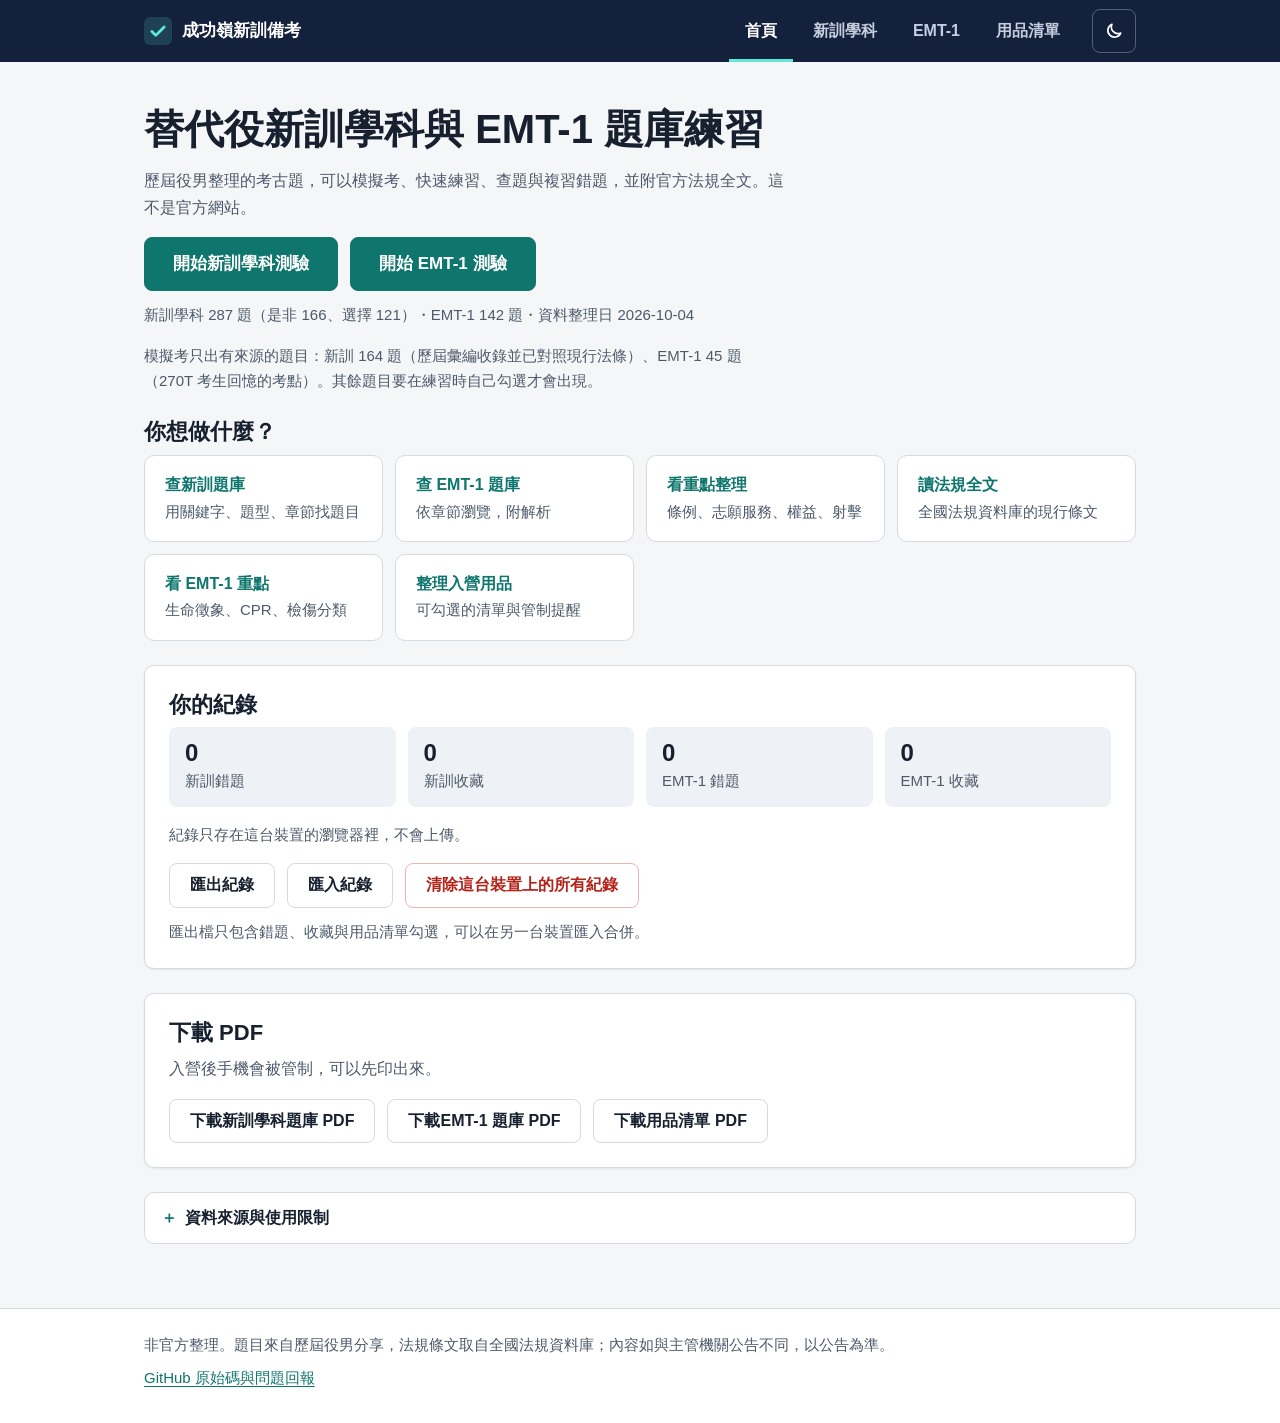
==== index.html @ d7d52ab5 "feat: trace every question to its source; mock exams draw only sourced questions Provenance (whether" ====
<!DOCTYPE html>
<html lang="zh-Hant-TW">
<head>
  <meta charset="UTF-8">
  <meta name="viewport" content="width=device-width, initial-scale=1">
  <title>成功嶺替代役新訓備考｜學科題庫、EMT-1 題庫、法規全文與用品清單</title>
  <meta name="description" content="替代役新訓學科與 EMT-1 題庫練習、模擬考、錯題複習，附全國法規資料庫條文全文與入營用品清單。非官方整理，內容以主管機關公告為準。">
  <meta name="color-scheme" content="light dark">
  <meta name="theme-color" content="#14213d">
  <link rel="icon" href="data:image/svg+xml,%3Csvg xmlns='http://www.w3.org/2000/svg' viewBox='0 0 32 32'%3E%3Crect width='32' height='32' rx='7' fill='%2314213d'/%3E%3Cpath d='M9 16.5l4.5 4.5L23 11.5' fill='none' stroke='%232dd4bf' stroke-width='3.2' stroke-linecap='round' stroke-linejoin='round'/%3E%3C/svg%3E">
  <script>
    // 在首次繪製前套用外觀，避免深色模式閃白
    (function () {
      var saved = null;
      try { saved = localStorage.getItem('sms_theme'); } catch (e) {}
      var dark = saved ? saved === 'dark' : window.matchMedia('(prefers-color-scheme: dark)').matches;
      document.documentElement.dataset.theme = dark ? 'dark' : 'light';
    })();
  </script>
  <link rel="stylesheet" href="css/style.css?v=20261004c">
</head>
<body>
  <a class="skip-link" href="#main">跳到主要內容</a>

  <header class="site-header">
    <div class="wrap header-inner">
      <a class="brand" href="#home">
        <svg class="brand-mark" viewBox="0 0 32 32" aria-hidden="true"><rect width="32" height="32" rx="7" fill="currentColor" opacity=".16"/><path d="M9 16.5l4.5 4.5L23 11.5" fill="none" stroke="currentColor" stroke-width="3.2" stroke-linecap="round" stroke-linejoin="round"/></svg>
        <span>成功嶺新訓備考</span>
      </a>
      <nav class="main-nav" aria-label="主選單">
        <a href="#home" data-nav="home">首頁</a>
        <a href="#quiz" data-nav="recruit">新訓學科</a>
        <a href="#emt" data-nav="emt">EMT-1</a>
        <a href="#checklist" data-nav="checklist">用品清單</a>
      </nav>
      <button type="button" class="icon-btn" id="theme-toggle" data-action="toggle-theme" aria-label="切換深色或淺色外觀">
        <svg class="icon-moon" viewBox="0 0 24 24" aria-hidden="true"><path d="M20 14.5A8 8 0 0 1 9.5 4a8 8 0 1 0 10.5 10.5z" fill="none" stroke="currentColor" stroke-width="2" stroke-linejoin="round"/></svg>
        <svg class="icon-sun" viewBox="0 0 24 24" aria-hidden="true"><circle cx="12" cy="12" r="4" fill="none" stroke="currentColor" stroke-width="2"/><path d="M12 2v3M12 19v3M2 12h3M19 12h3M4.9 4.9l2.1 2.1M17 17l2.1 2.1M4.9 19.1L7 17M17 7l2.1-2.1" stroke="currentColor" stroke-width="2" stroke-linecap="round"/></svg>
      </button>
    </div>
  </header>

  <main id="main" class="wrap" tabindex="-1">
    <noscript><p class="notice notice-warn">這個網站需要啟用 JavaScript 才能練習題目。三份 PDF 可直接在 <a href="pdf/">pdf 資料夾</a>下載。</p></noscript>
    <div id="app"><p class="muted">題庫載入中…</p></div>
  </main>

  <footer class="site-footer">
    <div class="wrap">
      <p>非官方整理。題目來自歷屆役男分享，法規條文取自全國法規資料庫；內容如與主管機關公告不同，以公告為準。</p>
      <p><a href="https://github.com/Lee200202/SMS-Exam-Prep" target="_blank" rel="noopener noreferrer">GitHub 原始碼與問題回報</a></p>
    </div>
  </footer>

  <dialog id="dialog" aria-labelledby="dialog-title">
    <form method="dialog">
      <h2 id="dialog-title"></h2>
      <div id="dialog-body"></div>
      <div id="dialog-actions" class="dialog-actions"></div>
    </form>
  </dialog>
  <div id="toast" class="toast" role="status" aria-live="polite"></div>

  <script src="data/data_bundle.js?v=20261004c"></script>
  <script src="js/app.js?v=20261004c"></script>
</body>
</html>
---- css/style.css ----
/* 成功嶺新訓備考：手寫樣式，無外部相依。間距採 8px 系統。 */

:root {
  --navy: #14213d;
  --bg: #f5f6f8;
  --surface: #ffffff;
  --surface-2: #eef1f5;
  --border: #d5dbe3;
  --text: #17202e;
  --muted: #4d5a6a;
  --primary: #0f766e;
  --primary-hover: #0b5d57;
  --primary-soft: #e0f2ef;
  --on-primary: #ffffff;
  --amber: #92400e;
  --amber-soft: #fdf3dc;
  --amber-border: #e7c27a;
  --red: #b42318;
  --red-soft: #fdeceb;
  --red-border: #f0b4ae;
  --ok: #0f6b45;
  --ok-soft: #e3f4ec;
  --ok-border: #9fd3bb;
  --focus: #1d4ed8;
  --header-bg: #14213d;
  --header-text: #ffffff;
  --header-muted: #c5cede;
  --radius: 10px;
  --shadow: 0 1px 2px rgba(20, 33, 61, .08);
}

:root[data-theme="dark"] {
  --bg: #0e141c;
  --surface: #17202b;
  --surface-2: #1f2a37;
  --border: #33414f;
  --text: #e8edf3;
  --muted: #a9b5c3;
  --primary: #2dd4bf;
  --primary-hover: #5eead4;
  --primary-soft: #12332f;
  --on-primary: #06231f;
  --amber: #fbbf24;
  --amber-soft: #33270b;
  --amber-border: #7a5a12;
  --red: #fca5a5;
  --red-soft: #3a1717;
  --red-border: #8a3a34;
  --ok: #6ee7b7;
  --ok-soft: #10301f;
  --ok-border: #2c6b4b;
  --focus: #93c5fd;
  --header-bg: #0a1220;
  --shadow: none;
}

*, *::before, *::after { box-sizing: border-box; }

html { -webkit-text-size-adjust: 100%; scroll-padding-top: 120px; }

body {
  margin: 0;
  background: var(--bg);
  color: var(--text);
  font-family: -apple-system, BlinkMacSystemFont, "Segoe UI", "PingFang TC", "Noto Sans TC", "Microsoft JhengHei", sans-serif;
  font-size: 1rem;
  line-height: 1.65;
  min-height: 100vh;
  display: flex;
  flex-direction: column;
}

h1, h2, h3, h4 { line-height: 1.35; margin: 0 0 8px; }
h1 { font-size: 1.75rem; }
h2 { font-size: 1.375rem; }
h3 { font-size: 1.125rem; }
h4 { font-size: 1rem; }
p { margin: 0 0 16px; }
ul, ol { margin: 0 0 16px; padding-left: 1.4em; }
li { margin-bottom: 6px; }
a { color: var(--primary); text-underline-offset: 3px; }
a:hover { color: var(--primary-hover); }
strong { font-weight: 700; }
mark { background: var(--amber-soft); color: inherit; border-bottom: 2px solid var(--amber-border); padding: 0 1px; }

:focus-visible { outline: 3px solid var(--focus); outline-offset: 2px; border-radius: 4px; }
main:focus { outline: none; }

.wrap { width: 100%; max-width: 1040px; margin-inline: auto; padding-inline: 16px; }
.muted { color: var(--muted); }
.small { font-size: .9375rem; }
.sr-only { position: absolute; width: 1px; height: 1px; overflow: hidden; clip: rect(0 0 0 0); white-space: nowrap; }
.stack > * + * { margin-top: 24px; }
.stack-sm > * + * { margin-top: 12px; }
.row { display: flex; flex-wrap: wrap; gap: 12px; align-items: center; }
.row-between { justify-content: space-between; }
.read { max-width: 46em; }

.skip-link { position: absolute; left: 8px; top: -60px; background: var(--surface); color: var(--text); padding: 8px 16px; border-radius: 6px; z-index: 100; }
.skip-link:focus { top: 8px; }

/* ---------- 頁首與導覽 ---------- */
.site-header { background: var(--header-bg); color: var(--header-text); position: sticky; top: 0; z-index: 30; }
.header-inner { display: flex; flex-wrap: wrap; align-items: center; column-gap: 16px; }
.brand { display: inline-flex; align-items: center; gap: 10px; color: var(--header-text); font-weight: 700; font-size: 1.0625rem; text-decoration: none; min-height: 52px; flex: 1; }
.brand:hover { color: var(--header-text); }
.brand-mark { width: 28px; height: 28px; color: #5eead4; }
.icon-btn { width: 44px; height: 44px; display: inline-grid; place-items: center; background: transparent; color: var(--header-text); border: 1px solid rgba(255, 255, 255, .28); border-radius: 8px; cursor: pointer; }
.icon-btn svg { width: 20px; height: 20px; }
.icon-btn:hover { background: rgba(255, 255, 255, .1); }
:root[data-theme="dark"] .icon-moon, :root:not([data-theme="dark"]) .icon-sun { display: none; }

.icon-btn { order: 2; }
.main-nav { order: 3; flex: 1 0 100%; display: grid; grid-template-columns: repeat(4, 1fr); gap: 4px; }
.main-nav a { color: var(--header-muted); text-decoration: none; text-align: center; padding: 10px 4px; min-height: 44px; border-bottom: 3px solid transparent; font-weight: 600; white-space: nowrap; }
.main-nav a:hover { color: var(--header-text); }
.main-nav a[aria-current="page"] { color: var(--header-text); border-bottom-color: #5eead4; }

.sub-nav { display: flex; flex-wrap: wrap; gap: 8px; margin: 0 0 24px; padding: 0; list-style: none; }
.sub-nav li { margin: 0; }
.sub-nav a { display: inline-flex; align-items: center; min-height: 44px; padding: 8px 16px; border: 1px solid var(--border); border-radius: 999px; background: var(--surface); color: var(--text); text-decoration: none; font-weight: 600; }
.sub-nav a:hover { border-color: var(--primary); color: var(--primary); }
.sub-nav a[aria-current="page"] { background: var(--navy); border-color: var(--navy); color: #fff; }
:root[data-theme="dark"] .sub-nav a[aria-current="page"] { background: var(--primary); border-color: var(--primary); color: var(--on-primary); }

main { flex: 1; padding-top: 32px; padding-bottom: 64px; }
.page-head { margin-bottom: 24px; }
.page-head p { color: var(--muted); margin: 0; max-width: 46em; }

.site-footer { border-top: 1px solid var(--border); background: var(--surface); color: var(--muted); padding: 24px 0; font-size: .9375rem; }
.site-footer p { margin: 0 0 8px; }

/* ---------- 基本元件 ---------- */
.card { background: var(--surface); border: 1px solid var(--border); border-radius: var(--radius); padding: 24px; box-shadow: var(--shadow); }
.card > :last-child { margin-bottom: 0; }
.grid { display: grid; gap: 16px; }
.grid-2 { grid-template-columns: repeat(auto-fit, minmax(280px, 1fr)); }
.grid-3 { grid-template-columns: repeat(auto-fit, minmax(220px, 1fr)); }

.btn { display: inline-flex; align-items: center; justify-content: center; gap: 8px; min-height: 44px; padding: 8px 20px; border-radius: 8px; border: 1px solid var(--border); background: var(--surface); color: var(--text); font: inherit; font-weight: 600; cursor: pointer; text-decoration: none; }
.btn:hover { border-color: var(--primary); color: var(--primary); }
.btn-primary { background: var(--primary); border-color: var(--primary); color: var(--on-primary); }
.btn-primary:hover { background: var(--primary-hover); border-color: var(--primary-hover); color: var(--on-primary); }
.btn-danger { color: var(--red); border-color: var(--red-border); }
.btn-danger:hover { background: var(--red-soft); color: var(--red); border-color: var(--red); }
.btn-lg { min-height: 52px; padding: 12px 28px; font-size: 1.0625rem; }
.btn[disabled] { opacity: .5; cursor: not-allowed; }
.btn-link { background: none; border: 0; padding: 0; min-height: 44px; color: var(--primary); font: inherit; font-weight: 600; text-decoration: underline; text-underline-offset: 3px; cursor: pointer; }

.chip { display: inline-flex; align-items: center; padding: 2px 10px; border-radius: 999px; background: var(--surface-2); color: var(--muted); font-size: .875rem; font-weight: 600; white-space: nowrap; }
.chip-amber { background: var(--amber-soft); color: var(--amber); }
.chip-red { background: var(--red-soft); color: var(--red); }
.chip-ok { background: var(--ok-soft); color: var(--ok); }
.chip-primary { background: var(--primary-soft); color: var(--primary); }

.notice { border-left: 4px solid var(--border); background: var(--surface-2); padding: 12px 16px; border-radius: 6px; }
.notice > :last-child { margin-bottom: 0; }
.notice-warn { border-left-color: var(--amber-border); background: var(--amber-soft); }
.notice-danger { border-left-color: var(--red); background: var(--red-soft); }

.field { display: flex; flex-direction: column; gap: 6px; }
.field label, .field-label { font-weight: 600; }
input[type="search"], input[type="number"], select {
  min-height: 44px; width: 100%; padding: 8px 12px; border: 1px solid var(--border); border-radius: 8px;
  background: var(--surface); color: var(--text); font: inherit;
}
input[type="search"]:hover, select:hover, input[type="number"]:hover { border-color: var(--muted); }
.check { display: inline-flex; align-items: center; gap: 10px; min-height: 44px; cursor: pointer; }
.check input { width: 20px; height: 20px; accent-color: var(--primary); flex: none; }

details { border: 1px solid var(--border); border-radius: var(--radius); background: var(--surface); }
details + details { margin-top: 8px; }
summary { cursor: pointer; padding: 12px 16px; min-height: 48px; font-weight: 600; display: flex; align-items: center; gap: 8px; }
summary::marker { content: ""; }
summary::-webkit-details-marker { display: none; }
summary::before { content: "＋"; color: var(--primary); font-weight: 700; flex: none; }
details[open] > summary::before { content: "－"; }
details[open] > summary { border-bottom: 1px solid var(--border); }
.details-body { padding: 16px; }
.details-body > :last-child { margin-bottom: 0; }

.table-wrap { overflow-x: auto; border: 1px solid var(--border); border-radius: var(--radius); background: var(--surface); }
table { border-collapse: collapse; width: 100%; }
th, td { text-align: left; vertical-align: top; padding: 12px 16px; border-bottom: 1px solid var(--border); }
thead th { background: var(--surface-2); font-size: .9375rem; }
tbody tr:last-child td, tbody tr:last-child th { border-bottom: 0; }
tbody th { font-weight: 700; }

.stat-row { display: grid; grid-template-columns: repeat(auto-fit, minmax(120px, 1fr)); gap: 12px; }
.stat { background: var(--surface-2); border-radius: 8px; padding: 12px 16px; }
.stat b { display: block; font-size: 1.5rem; line-height: 1.2; }
.stat span { color: var(--muted); font-size: .9375rem; }

/* ---------- 首頁 ---------- */
.hero { padding: 8px 0 8px; }
.hero h1 { font-size: 2rem; max-width: 18em; }
.hero p { color: var(--muted); max-width: 40em; }
.task-list { list-style: none; padding: 0; margin: 0; display: grid; gap: 12px; grid-template-columns: repeat(auto-fit, minmax(220px, 1fr)); }
.task-list li { margin: 0; }
.task-list a { display: block; height: 100%; padding: 16px 20px; border: 1px solid var(--border); border-radius: var(--radius); background: var(--surface); color: var(--text); text-decoration: none; }
.task-list a:hover { border-color: var(--primary); }
.task-list b { display: block; color: var(--primary); }
.task-list span { color: var(--muted); font-size: .9375rem; }

/* ---------- 測驗 ---------- */
.mode-list { display: grid; gap: 16px; grid-template-columns: repeat(auto-fit, minmax(280px, 1fr)); }
.mode { display: flex; flex-direction: column; gap: 8px; }
.mode p { color: var(--muted); margin: 0; flex: 1; }
.mode .btn { align-self: flex-start; margin-top: 8px; }

.quiz-bar { position: sticky; top: 99px; z-index: 20; background: var(--bg); padding: 8px 0 12px; display: flex; flex-wrap: wrap; align-items: center; justify-content: space-between; gap: 8px 16px; }
.quiz-bar .timer { font-variant-numeric: tabular-nums; font-weight: 700; font-size: 1.125rem; padding: 4px 12px; border-radius: 8px; background: var(--surface-2); }
.quiz-bar .timer.is-low { background: var(--red-soft); color: var(--red); }
progress { width: 100%; height: 8px; appearance: none; border: 0; border-radius: 999px; overflow: hidden; background: var(--surface-2); display: block; }
progress::-webkit-progress-bar { background: var(--surface-2); }
progress::-webkit-progress-value { background: var(--primary); }
progress::-moz-progress-bar { background: var(--primary); }

.question { margin-top: 16px; }
.question-meta { display: flex; flex-wrap: wrap; gap: 8px; margin-bottom: 12px; }
.question-text { font-size: 1.1875rem; font-weight: 600; line-height: 1.6; margin: 0 0 20px; }
.options { list-style: none; margin: 0; padding: 0; display: grid; gap: 12px; }
.options li { margin: 0; }
.option { width: 100%; display: flex; align-items: flex-start; gap: 12px; text-align: left; min-height: 56px; padding: 14px 16px; border: 2px solid var(--border); border-radius: var(--radius); background: var(--surface); color: var(--text); font: inherit; cursor: pointer; }
.option:hover:not([disabled]) { border-color: var(--primary); }
.option .key { flex: none; width: 28px; height: 28px; display: grid; place-items: center; border-radius: 50%; background: var(--surface-2); font-weight: 700; font-size: .9375rem; }
.option .mark { margin-left: auto; flex: none; font-weight: 700; font-size: .9375rem; white-space: nowrap; }
.option[aria-checked="true"] { border-color: var(--primary); background: var(--primary-soft); }
.option[aria-checked="true"] .key { background: var(--primary); color: var(--on-primary); }
.option.is-correct { border-color: var(--ok); background: var(--ok-soft); }
.option.is-correct .key { background: var(--ok); color: var(--surface); }
.option.is-correct .mark { color: var(--ok); }
.option.is-wrong { border-color: var(--red); background: var(--red-soft); }
.option.is-wrong .key { background: var(--red); color: var(--surface); }
.option.is-wrong .mark { color: var(--red); }
.option[disabled] { cursor: default; color: var(--text); opacity: 1; }

.feedback { margin-top: 20px; padding: 16px 20px; border-radius: var(--radius); border: 1px solid var(--border); background: var(--surface); }
.feedback.is-ok { border-color: var(--ok-border); border-left: 6px solid var(--ok); }
.feedback.is-bad { border-color: var(--red-border); border-left: 6px solid var(--red); }
.feedback h3 { margin-bottom: 8px; }
.feedback > :last-child { margin-bottom: 0; }

.quiz-nav { display: flex; flex-wrap: wrap; gap: 12px; justify-content: space-between; margin-top: 24px; }
.quiz-nav .spacer { flex: 1; }
.palette { display: grid; grid-template-columns: repeat(auto-fill, minmax(44px, 1fr)); gap: 8px; }
.palette button { min-height: 44px; border: 1px solid var(--border); border-radius: 8px; background: var(--surface); color: var(--text); font: inherit; font-weight: 600; cursor: pointer; position: relative; }
.palette button.is-answered { background: var(--primary-soft); border-color: var(--primary); }
.palette button.is-ok { background: var(--ok-soft); border-color: var(--ok); }
.palette button.is-bad { background: var(--red-soft); border-color: var(--red); }
.palette button.is-flag::after { content: ""; position: absolute; top: 4px; right: 4px; width: 8px; height: 8px; border-radius: 50%; background: #d97706; }
.palette button[aria-current="true"] { outline: 3px solid var(--focus); outline-offset: 1px; }
.legend { display: flex; flex-wrap: wrap; gap: 8px 16px; color: var(--muted); font-size: .9375rem; margin-top: 12px; }

.score { display: flex; flex-wrap: wrap; align-items: baseline; gap: 8px 16px; }
.score b { font-size: 3rem; line-height: 1; }
.bar { height: 8px; border-radius: 999px; background: var(--surface-2); overflow: hidden; min-width: 80px; }
.bar i { display: block; height: 100%; background: var(--primary); }
.bar.is-weak i { background: #d97706; }

/* ---------- 題庫 ---------- */
.toolbar { display: grid; gap: 16px; grid-template-columns: repeat(12, 1fr); align-items: end; }
.toolbar .field { grid-column: span 12; }
.toolbar .field-select { grid-column: span 6; }
.toolbar-checks { grid-column: span 12; display: flex; flex-wrap: wrap; gap: 4px 24px; }
.qcard { padding: 20px 24px; }
.qcard + .qcard { margin-top: 16px; }
.qcard-head { display: flex; flex-wrap: wrap; gap: 8px; align-items: center; margin-bottom: 8px; }
.qcard-head .id { color: var(--muted); font-size: .875rem; font-variant-numeric: tabular-nums; }
.qcard-head .star { margin-left: auto; }
.qcard h3 { font-weight: 600; font-size: 1.0625rem; margin-bottom: 12px; }
.answers { list-style: none; padding: 0; margin: 0 0 12px; display: grid; gap: 6px; }
.answers li { margin: 0; padding: 6px 12px; border-radius: 6px; display: flex; gap: 10px; }
.answers li.is-answer { background: var(--ok-soft); font-weight: 700; }
.answers .tick { margin-left: auto; color: var(--ok); white-space: nowrap; font-size: .9375rem; }
.explain { border-top: 1px solid var(--border); padding-top: 12px; margin-top: 12px; }
.explain p { margin-bottom: 8px; }
.star-btn { width: 44px; height: 44px; display: inline-grid; place-items: center; border: 1px solid var(--border); border-radius: 8px; background: var(--surface); color: var(--muted); cursor: pointer; }
.star-btn svg { width: 22px; height: 22px; fill: none; stroke: currentColor; stroke-width: 2; stroke-linejoin: round; }
.star-btn[aria-pressed="true"] { color: #b45309; border-color: var(--amber-border); background: var(--amber-soft); }
.star-btn[aria-pressed="true"] svg { fill: currentColor; }
.empty { text-align: center; padding: 48px 16px; color: var(--muted); }

/* ---------- 講義與法規 ---------- */
.prose h3 { margin-top: 32px; }
.prose h3:first-child { margin-top: 0; }
.steps { list-style: none; padding: 0; margin: 0; display: grid; gap: 8px; }
.steps li { margin: 0; display: grid; grid-template-columns: 5.5em 1fr; gap: 12px; padding: 12px 16px; border: 1px solid var(--border); border-radius: 8px; background: var(--surface); }
.steps b { color: var(--primary); }
.law-article { padding: 12px 0; border-bottom: 1px solid var(--border); }
.law-article:last-child { border-bottom: 0; }
.law-article h4 { color: var(--primary); margin-bottom: 4px; }
.law-article p { margin: 0 0 4px; }
.law-article .in-1 { padding-left: 2em; }
.law-article .in-2 { padding-left: 4em; }
.law-article .in-3 { padding-left: 6em; }
.law-chapter { margin: 24px 0 4px; padding: 6px 12px; background: var(--surface-2); border-radius: 6px; font-size: 1rem; }
.law-chapter:first-child { margin-top: 0; }

/* ---------- 用品清單 ---------- */
.items { list-style: none; padding: 0; margin: 0; }
.items li { margin: 0; border-bottom: 1px solid var(--border); }
.items li:last-child { border-bottom: 0; }
.item { display: grid; grid-template-columns: 24px 1fr; gap: 4px 12px; padding: 12px 0; cursor: pointer; }
.item input { width: 22px; height: 22px; margin: 3px 0 0; accent-color: var(--primary); }
.item .name { font-weight: 600; }
.item .tip { grid-column: 2; color: var(--muted); font-size: .9375rem; }
.item input:checked ~ .name { text-decoration: line-through; color: var(--muted); }
.info-list { list-style: none; padding: 0; margin: 0; }
.info-list li { margin: 0; padding: 12px 0; border-bottom: 1px solid var(--border); }
.info-list li:last-child { border-bottom: 0; }
.info-list .tip { color: var(--muted); font-size: .9375rem; margin: 4px 0 0; }

/* ---------- 對話框與提示 ---------- */
dialog { border: 1px solid var(--border); border-radius: 12px; padding: 24px; max-width: min(92vw, 460px); background: var(--surface); color: var(--text); box-shadow: 0 16px 48px rgba(0, 0, 0, .3); }
dialog::backdrop { background: rgba(10, 18, 32, .6); }
.dialog-actions { display: flex; flex-wrap: wrap; gap: 12px; justify-content: flex-end; margin-top: 24px; }
.toast { position: fixed; left: 50%; bottom: 24px; transform: translate(-50%, 16px); max-width: calc(100vw - 32px); background: var(--navy); color: #fff; padding: 12px 20px; border-radius: 8px; opacity: 0; pointer-events: none; transition: opacity .2s, transform .2s; z-index: 60; }
.toast.is-show { opacity: 1; transform: translate(-50%, 0); }

@media (min-width: 720px) {
  .wrap { padding-inline: 24px; }
  h1 { font-size: 2rem; }
  .hero h1 { font-size: 2.5rem; }
  .brand { flex: none; min-height: 60px; }
  .main-nav { order: 2; flex: 0 1 auto; margin-left: auto; display: flex; gap: 4px; }
  .main-nav a { padding: 18px 16px 15px; }
  .icon-btn { order: 3; }
  .quiz-bar { top: 60px; }
  html { scroll-padding-top: 80px; }
  .toolbar .field-select { grid-column: span 4; }
}

@media (max-width: 719px) {
  .card { padding: 20px; }
  .responsive thead { display: none; }
  .responsive tr { display: block; padding: 12px 16px; border-bottom: 1px solid var(--border); }
  .responsive tbody tr:last-child { border-bottom: 0; }
  .responsive td, .responsive tbody th { display: block; border: 0; padding: 2px 0; }
  .responsive td[data-label]::before { content: attr(data-label) "："; color: var(--muted); font-size: .875rem; }
  .steps li { grid-template-columns: 1fr; gap: 4px; }
  .law-article .in-1 { padding-left: 1.5em; }
  .law-article .in-2 { padding-left: 3em; }
  .law-article .in-3 { padding-left: 4.5em; }
  .quiz-nav .btn { flex: 1 1 30%; padding-left: 8px; padding-right: 8px; }
}

@media (prefers-reduced-motion: reduce) {
  * { transition: none !important; scroll-behavior: auto !important; }
}

@media print {
  .site-header, .site-footer, .sub-nav, .no-print, .toast { display: none !important; }
  body { background: #fff; color: #000; font-size: 11pt; }
  main { padding: 0; }
  .card { border: 0; padding: 0; box-shadow: none; break-inside: auto; }
  .items li { break-inside: avoid; }
  .item .tip, .info-list .tip { color: #333; }
  a { color: #000; text-decoration: none; }
}

/* ---------- 2026-10-04：題庫解析收合、法規附件、手機子選單 ---------- */
.explain-fold { margin-top: 12px; border-radius: 8px; }
.explain-fold > summary { min-height: 44px; padding: 8px 16px; color: var(--primary); }
.attachment { margin-top: 8px; }
.attachment-text { margin: 0; white-space: pre-wrap; overflow-wrap: anywhere; font: inherit; font-size: .9375rem; line-height: 1.6; max-height: 60vh; overflow: auto; padding: 12px 16px; background: var(--surface-2); border-radius: 8px; }
.qcard .notice { margin: 12px 0; }

@media (max-width: 719px) {
  /* 子選單改成單列橫向捲動，右側淡出提示還有項目；目前項目由程式捲到可見位置 */
  .sub-nav { flex-wrap: nowrap; overflow-x: auto; margin-inline: -16px; padding: 4px 16px; scrollbar-width: none; scroll-padding-inline: 16px;
    -webkit-mask-image: linear-gradient(to right, #000 calc(100% - 40px), transparent); mask-image: linear-gradient(to right, #000 calc(100% - 40px), transparent); }
  .sub-nav::-webkit-scrollbar { display: none; }
  .sub-nav li { flex: none; }
  .sub-nav li:last-child { padding-right: 32px; }
}

/* 題庫載入前先佔滿一個畫面高，避免內容出現時把頁尾往下推（版面位移） */
#app { min-height: 100vh; }
@media print { #app { min-height: 0; } }
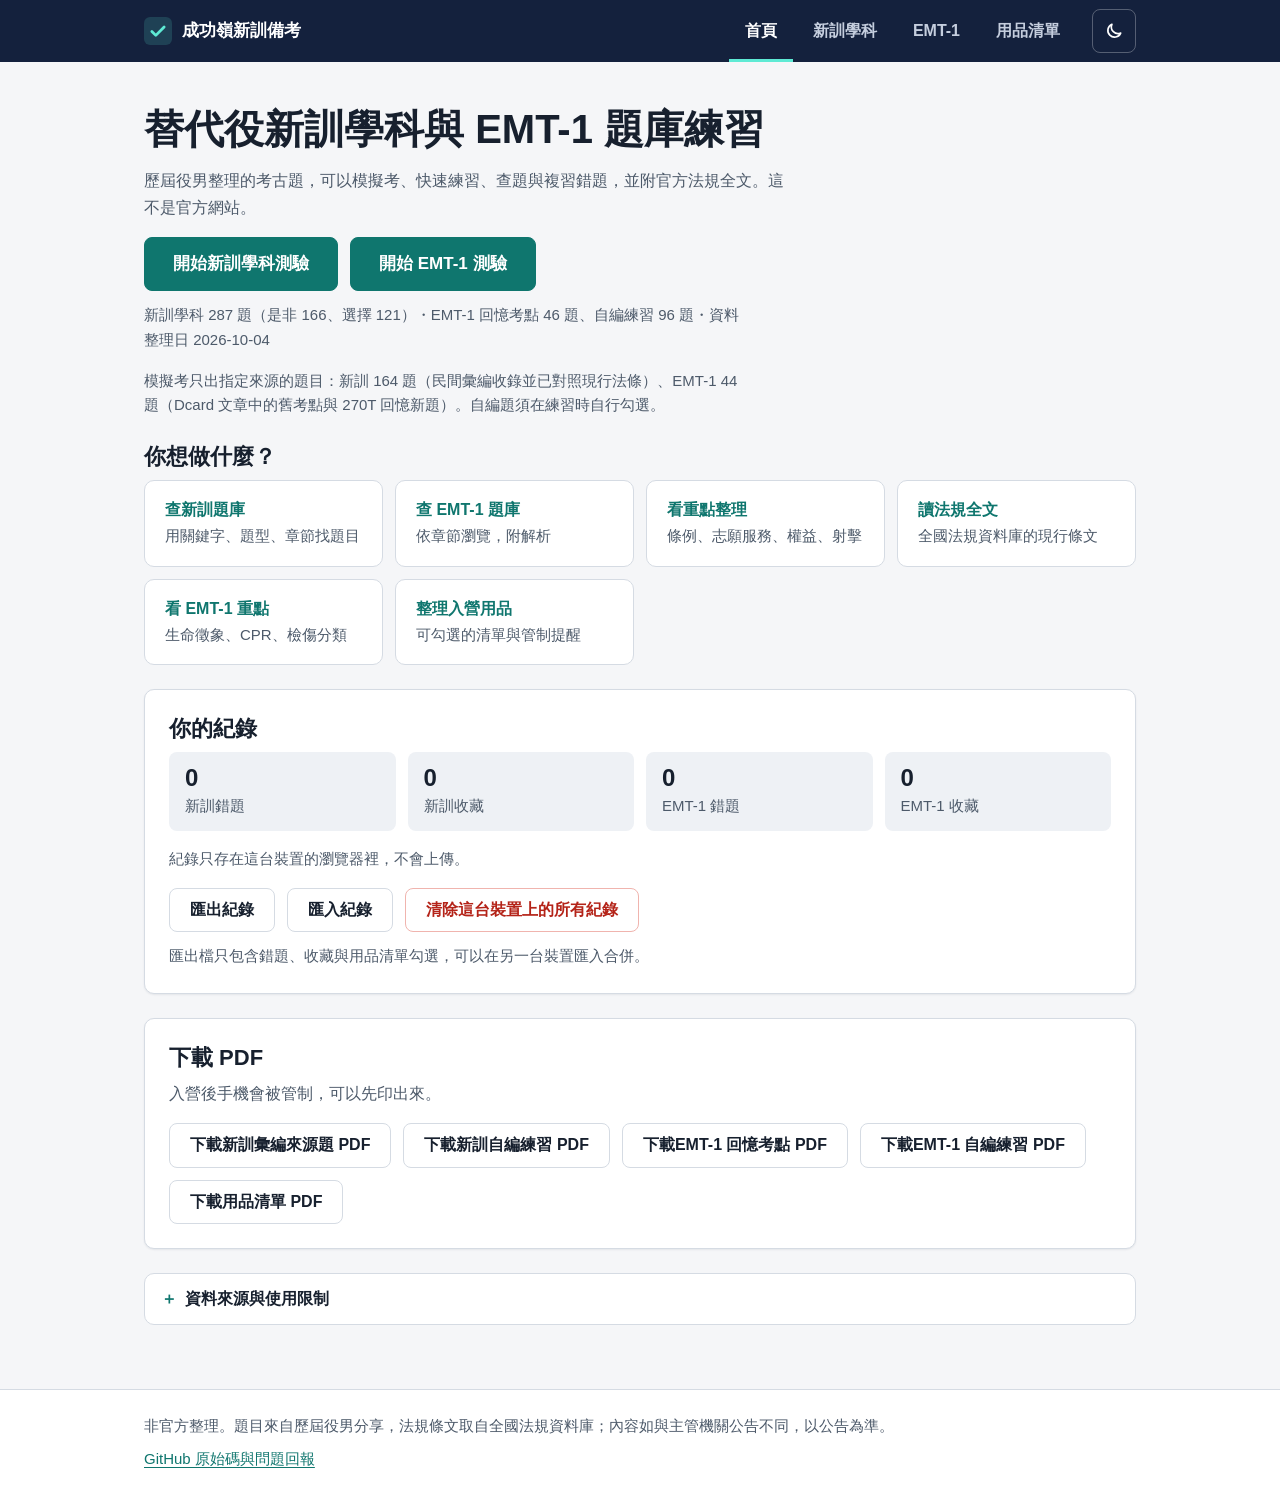
==== commit 6977a041: "Separate sourced and authored practice banks and PDF editions" ====
--- a/index.html
+++ b/index.html
@@ -17,7 +17,7 @@
       document.documentElement.dataset.theme = dark ? 'dark' : 'light';
     })();
   </script>
-  <link rel="stylesheet" href="css/style.css?v=20261004c">
+  <link rel="stylesheet" href="css/style.css?v=20261004d">
 </head>
 <body>
   <a class="skip-link" href="#main">跳到主要內容</a>
@@ -42,7 +42,7 @@
   </header>
 
   <main id="main" class="wrap" tabindex="-1">
-    <noscript><p class="notice notice-warn">這個網站需要啟用 JavaScript 才能練習題目。三份 PDF 可直接在 <a href="pdf/">pdf 資料夾</a>下載。</p></noscript>
+    <noscript><p class="notice notice-warn">這個網站需要啟用 JavaScript 才能練習題目。PDF 可直接在 <a href="pdf/">pdf 資料夾</a>下載。</p></noscript>
     <div id="app"><p class="muted">題庫載入中…</p></div>
   </main>
 
@@ -62,7 +62,7 @@
   </dialog>
   <div id="toast" class="toast" role="status" aria-live="polite"></div>
 
-  <script src="data/data_bundle.js?v=20261004c"></script>
-  <script src="js/app.js?v=20261004c"></script>
+  <script src="data/data_bundle.js?v=20261004d"></script>
+  <script src="js/app.js?v=20261004d"></script>
 </body>
 </html>
--- a/css/style.css
+++ b/css/style.css
@@ -132,6 +132,12 @@
 
 /* ---------- 基本元件 ---------- */
 .card { background: var(--surface); border: 1px solid var(--border); border-radius: var(--radius); padding: 24px; box-shadow: var(--shadow); }
+.source-switch { display: grid; grid-template-columns: repeat(auto-fit, minmax(250px, 1fr)); gap: 16px; margin-bottom: 20px; }
+.source-choice { appearance: none; width: 100%; text-align: left; background: var(--surface); color: var(--text); border: 1px solid var(--border); border-radius: var(--radius); padding: 20px 22px; cursor: pointer; box-shadow: var(--shadow); }
+.source-choice:hover, .source-choice:focus-visible { border-color: var(--primary); }
+.source-choice.is-selected { border: 2px solid var(--primary); padding: 19px 21px; background: var(--surface-2); }
+.source-choice b { display: block; font-size: 1.125rem; line-height: 1.5; margin-bottom: 6px; }
+.source-choice span { display: block; color: var(--muted); line-height: 1.65; }
 .card > :last-child { margin-bottom: 0; }
 .grid { display: grid; gap: 16px; }
 .grid-2 { grid-template-columns: repeat(auto-fit, minmax(280px, 1fr)); }
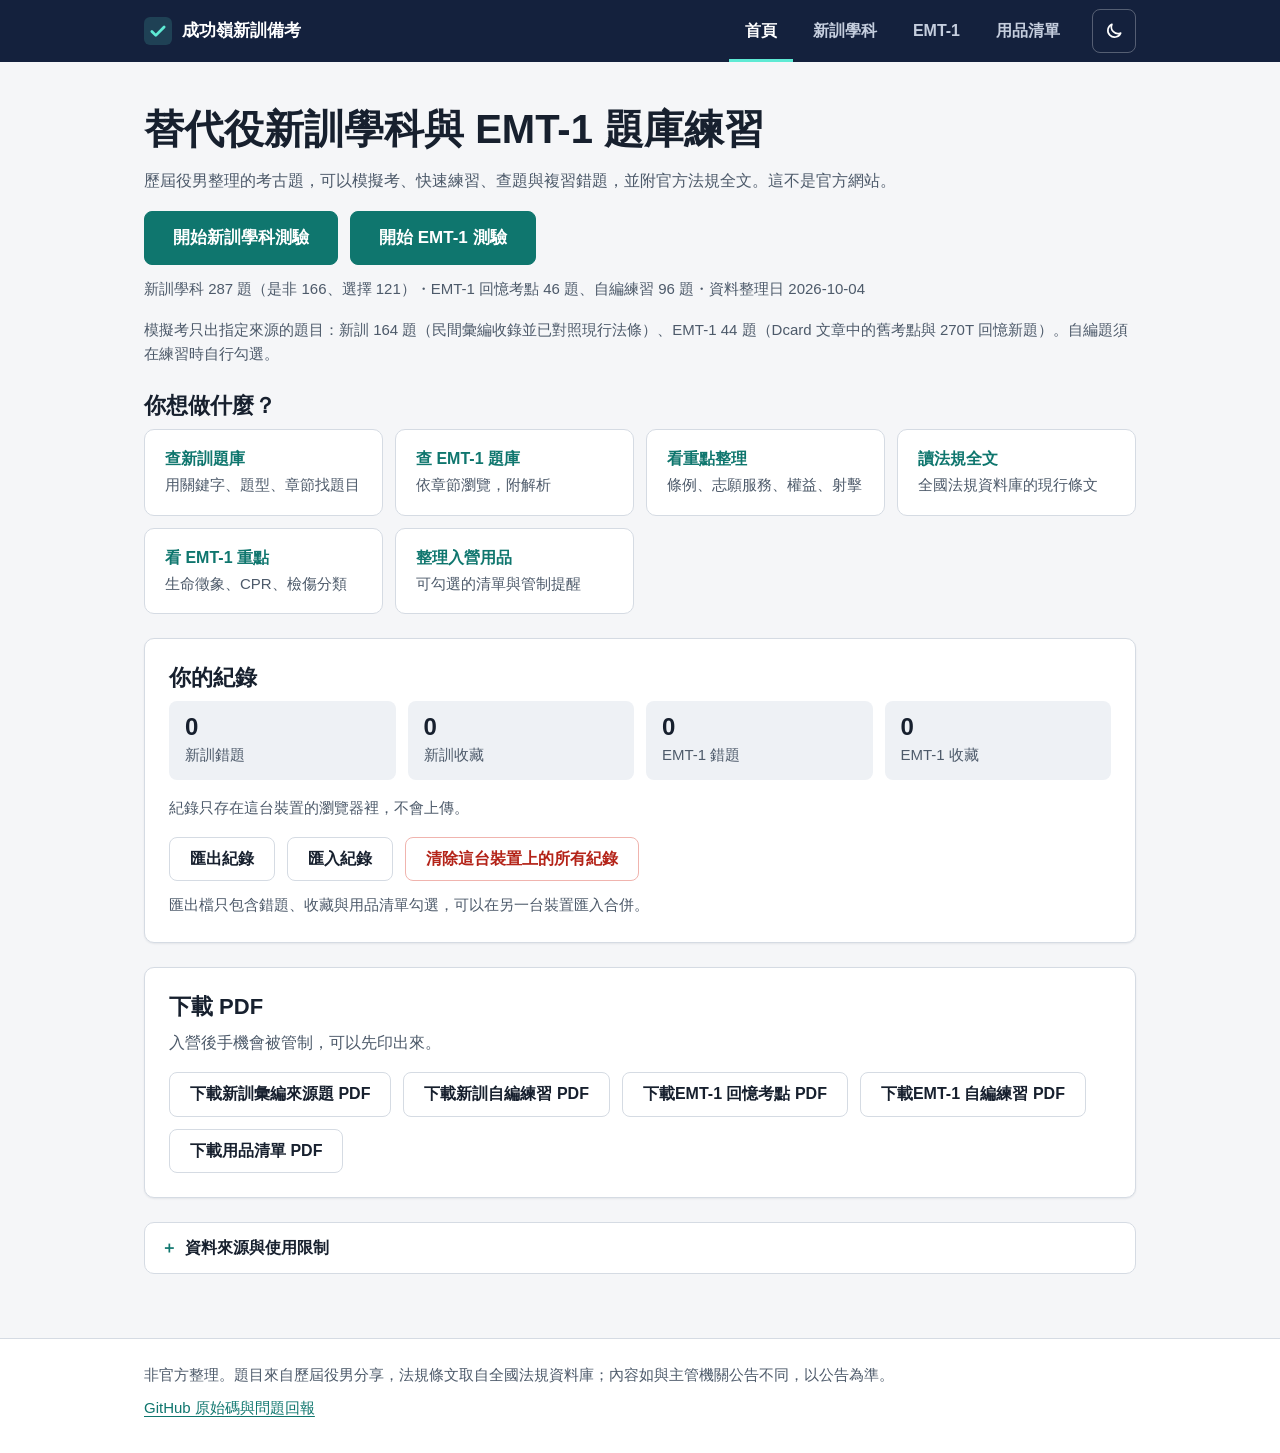
==== commit 95a8f054: "fix(ui): let text run to the full container width before wrapping The home intro, page descriptions " ====
--- a/index.html
+++ b/index.html
@@ -17,7 +17,7 @@
       document.documentElement.dataset.theme = dark ? 'dark' : 'light';
     })();
   </script>
-  <link rel="stylesheet" href="css/style.css?v=20261004d">
+  <link rel="stylesheet" href="css/style.css?v=20261004f">
 </head>
 <body>
   <a class="skip-link" href="#main">跳到主要內容</a>
@@ -62,7 +62,7 @@
   </dialog>
   <div id="toast" class="toast" role="status" aria-live="polite"></div>
 
-  <script src="data/data_bundle.js?v=20261004d"></script>
-  <script src="js/app.js?v=20261004d"></script>
+  <script src="data/data_bundle.js?v=20261004f"></script>
+  <script src="js/app.js?v=20261004f"></script>
 </body>
 </html>
--- a/css/style.css
+++ b/css/style.css
@@ -94,7 +94,8 @@
 .stack-sm > * + * { margin-top: 12px; }
 .row { display: flex; flex-wrap: wrap; gap: 12px; align-items: center; }
 .row-between { justify-content: space-between; }
-.read { max-width: 46em; }
+/* 文字一律排到容器全寬才換行；容器寬度由 .wrap 控制 */
+.read { max-width: none; }
 
 .skip-link { position: absolute; left: 8px; top: -60px; background: var(--surface); color: var(--text); padding: 8px 16px; border-radius: 6px; z-index: 100; }
 .skip-link:focus { top: 8px; }
@@ -125,7 +126,7 @@
 
 main { flex: 1; padding-top: 32px; padding-bottom: 64px; }
 .page-head { margin-bottom: 24px; }
-.page-head p { color: var(--muted); margin: 0; max-width: 46em; }
+.page-head p { color: var(--muted); margin: 0; }
 
 .site-footer { border-top: 1px solid var(--border); background: var(--surface); color: var(--muted); padding: 24px 0; font-size: .9375rem; }
 .site-footer p { margin: 0 0 8px; }
@@ -199,8 +200,8 @@
 
 /* ---------- 首頁 ---------- */
 .hero { padding: 8px 0 8px; }
-.hero h1 { font-size: 2rem; max-width: 18em; }
-.hero p { color: var(--muted); max-width: 40em; }
+.hero h1 { font-size: 2rem; }
+.hero p { color: var(--muted); }
 .task-list { list-style: none; padding: 0; margin: 0; display: grid; gap: 12px; grid-template-columns: repeat(auto-fit, minmax(220px, 1fr)); }
 .task-list li { margin: 0; }
 .task-list a { display: block; height: 100%; padding: 16px 20px; border: 1px solid var(--border); border-radius: var(--radius); background: var(--surface); color: var(--text); text-decoration: none; }
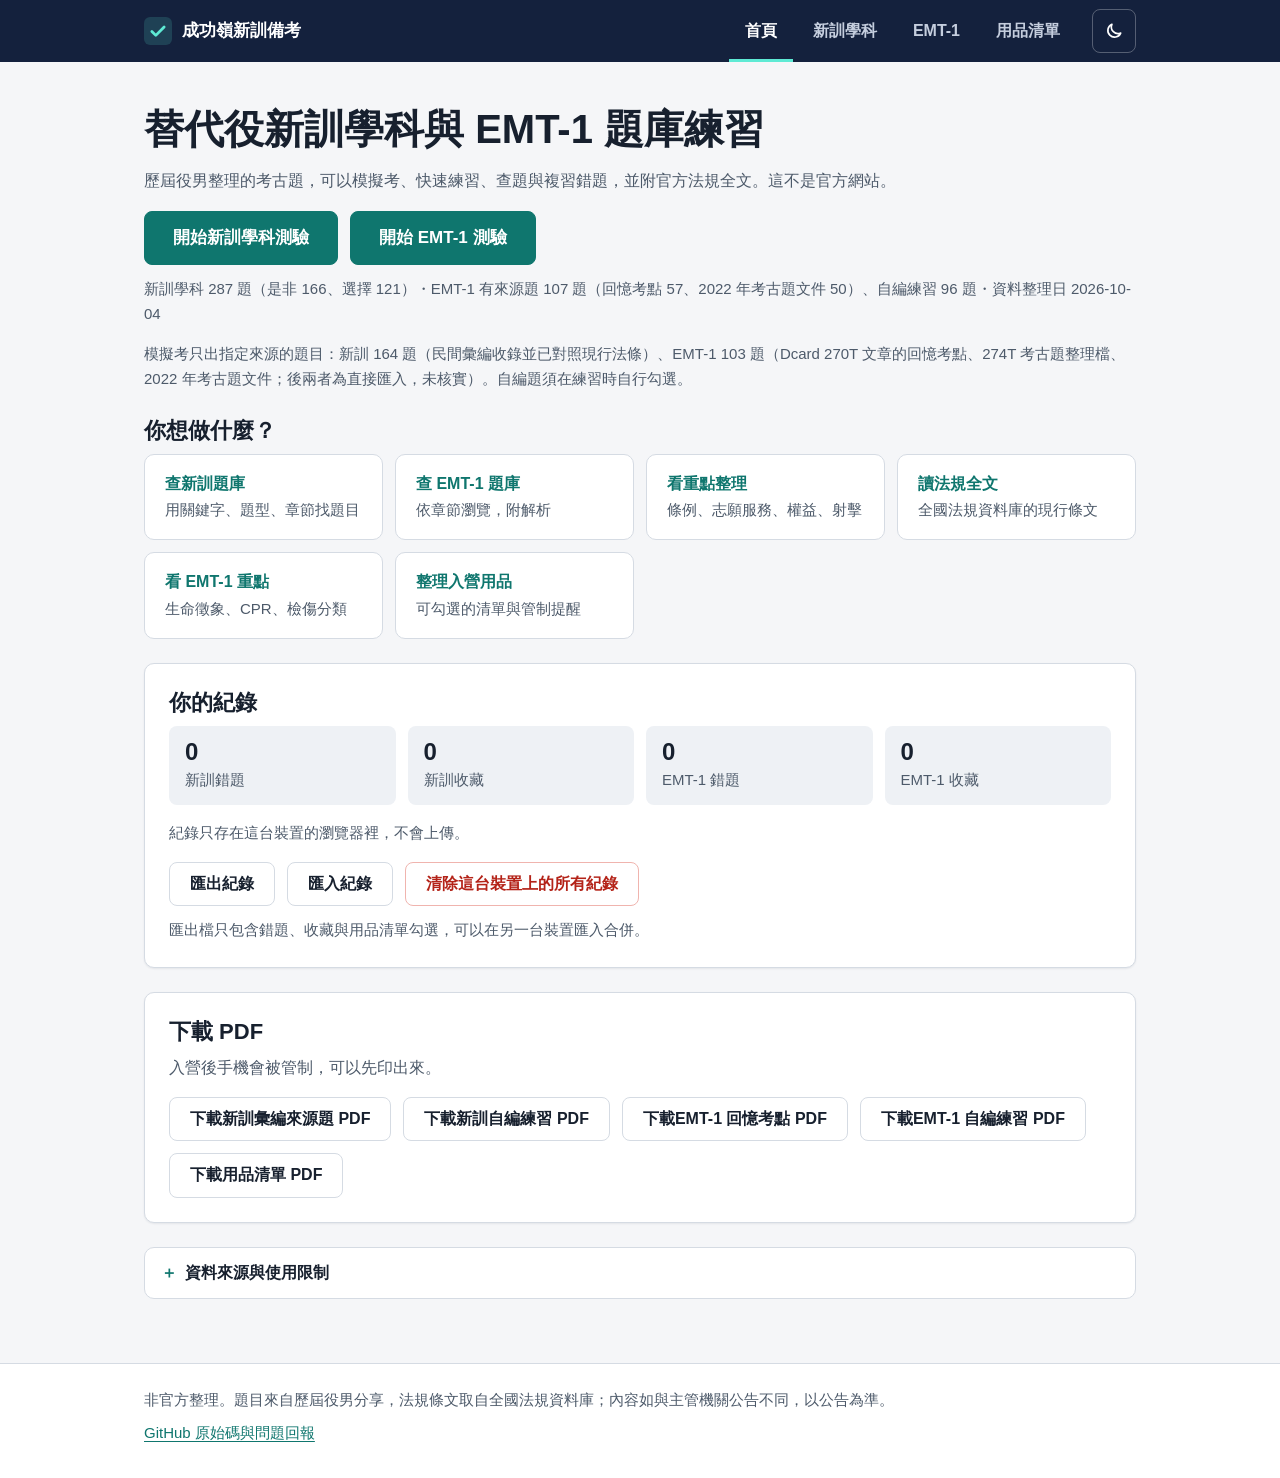
==== commit 87d84742: "feat(data): import the 274T recall sheet and the 2022 EMT-1 paper as supplied Imported at the site o" ====
--- a/index.html
+++ b/index.html
@@ -17,7 +17,7 @@
       document.documentElement.dataset.theme = dark ? 'dark' : 'light';
     })();
   </script>
-  <link rel="stylesheet" href="css/style.css?v=20261004f">
+  <link rel="stylesheet" href="css/style.css?v=20261004g">
 </head>
 <body>
   <a class="skip-link" href="#main">跳到主要內容</a>
@@ -62,7 +62,7 @@
   </dialog>
   <div id="toast" class="toast" role="status" aria-live="polite"></div>
 
-  <script src="data/data_bundle.js?v=20261004f"></script>
-  <script src="js/app.js?v=20261004f"></script>
+  <script src="data/data_bundle.js?v=20261004g"></script>
+  <script src="js/app.js?v=20261004g"></script>
 </body>
 </html>
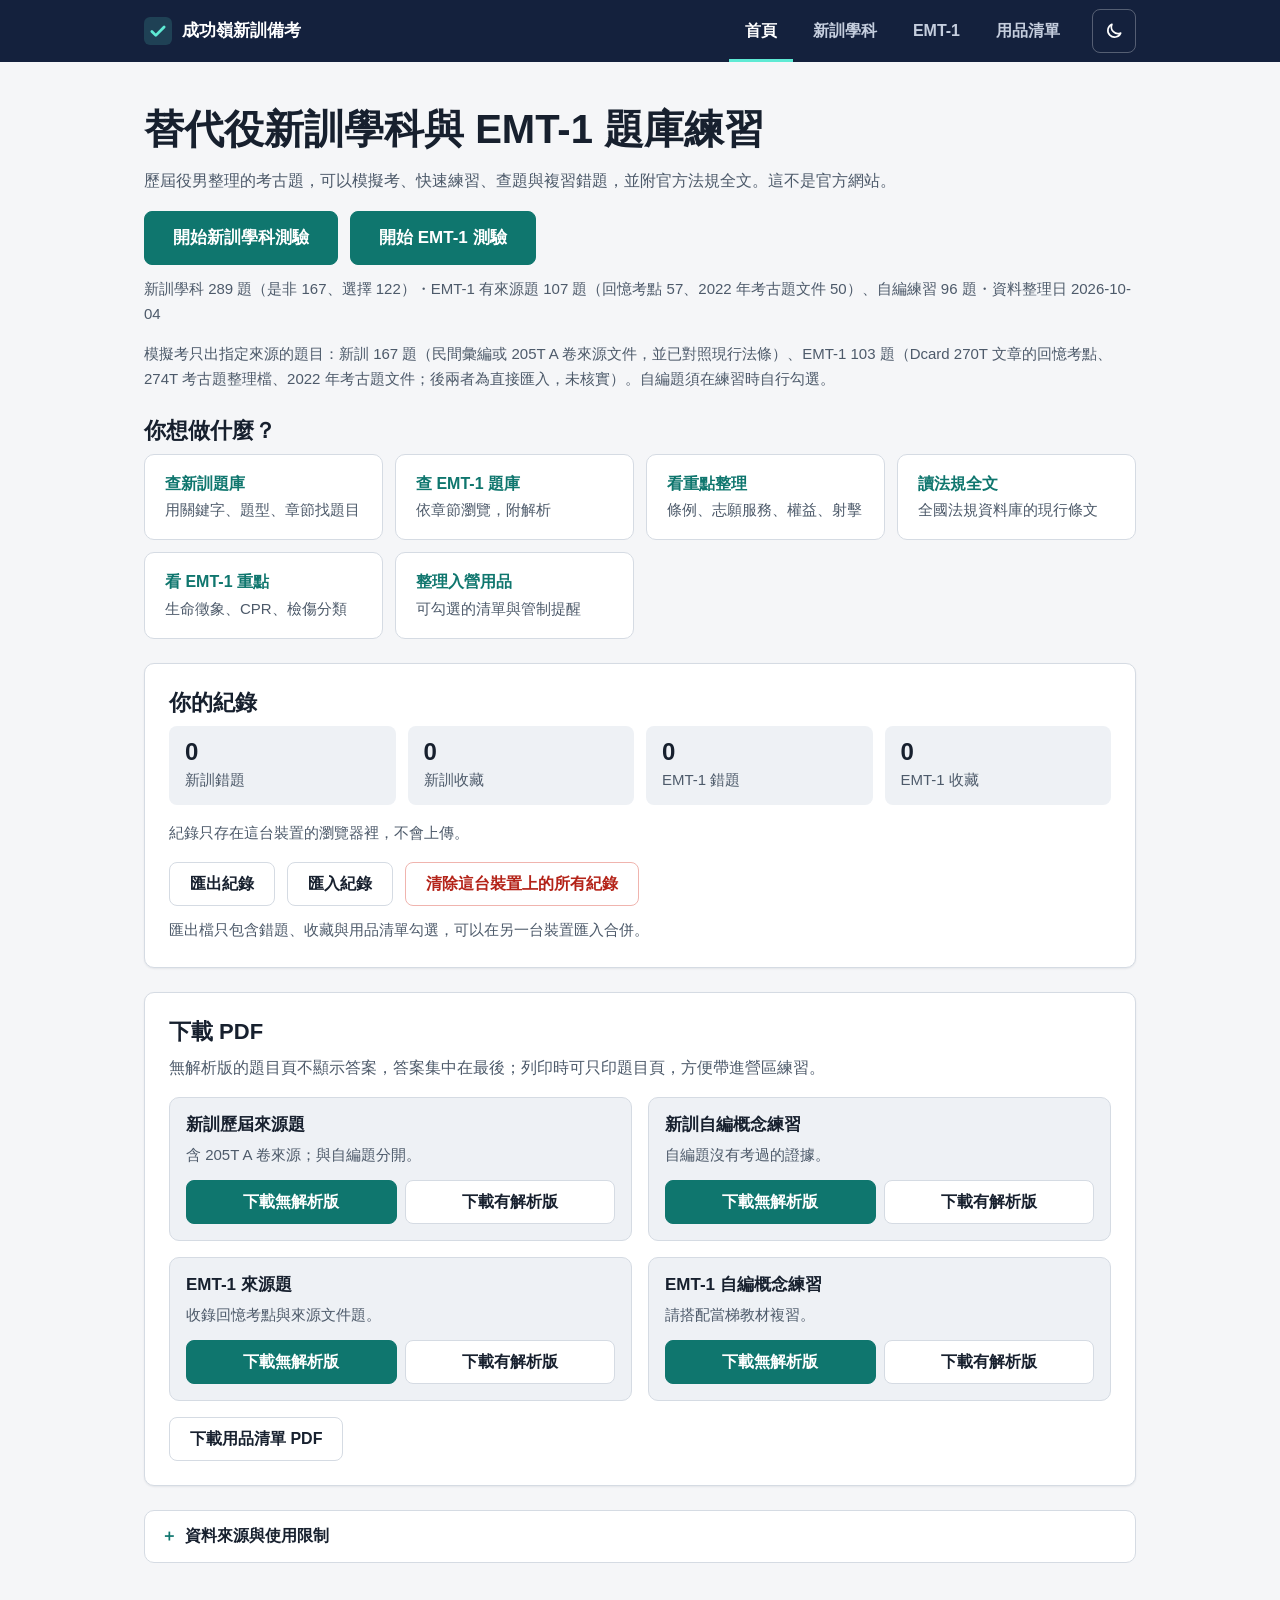
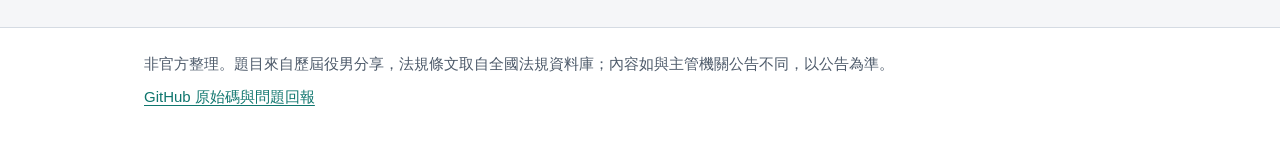
==== commit 43977a75: "Rewrite site-written options so the answer cannot be guessed from length or English terms Site-autho" ====
--- a/index.html
+++ b/index.html
@@ -17,7 +17,7 @@
       document.documentElement.dataset.theme = dark ? 'dark' : 'light';
     })();
   </script>
-  <link rel="stylesheet" href="css/style.css?v=20261004g">
+  <link rel="stylesheet" href="css/style.css?v=20261004h">
 </head>
 <body>
   <a class="skip-link" href="#main">跳到主要內容</a>
@@ -62,7 +62,7 @@
   </dialog>
   <div id="toast" class="toast" role="status" aria-live="polite"></div>
 
-  <script src="data/data_bundle.js?v=20261004g"></script>
-  <script src="js/app.js?v=20261004g"></script>
+  <script src="data/data_bundle.js?v=20261004h"></script>
+  <script src="js/app.js?v=20261004h"></script>
 </body>
 </html>
--- a/css/style.css
+++ b/css/style.css
@@ -94,6 +94,12 @@
 .stack-sm > * + * { margin-top: 12px; }
 .row { display: flex; flex-wrap: wrap; gap: 12px; align-items: center; }
 .row-between { justify-content: space-between; }
+.pdf-grid { display: grid; grid-template-columns: repeat(2, minmax(0, 1fr)); gap: 16px; margin-top: 16px; }
+.pdf-card { min-width: 0; border: 1px solid var(--border); border-radius: 10px; padding: 16px; background: var(--surface-2); }
+.pdf-card h3 { margin: 0 0 6px; font-size: 1.0625rem; }
+.pdf-card p { margin: 0 0 12px; }
+.pdf-actions { display: flex; flex-wrap: wrap; gap: 8px; }
+.pdf-actions .btn { flex: 1 1 150px; padding-inline: 10px; text-align: center; }
 /* 文字一律排到容器全寬才換行；容器寬度由 .wrap 控制 */
 .read { max-width: none; }
 
@@ -339,6 +345,7 @@
 }
 
 @media (max-width: 719px) {
+  .pdf-grid { grid-template-columns: 1fr; }
   .card { padding: 20px; }
   .responsive thead { display: none; }
   .responsive tr { display: block; padding: 12px 16px; border-bottom: 1px solid var(--border); }
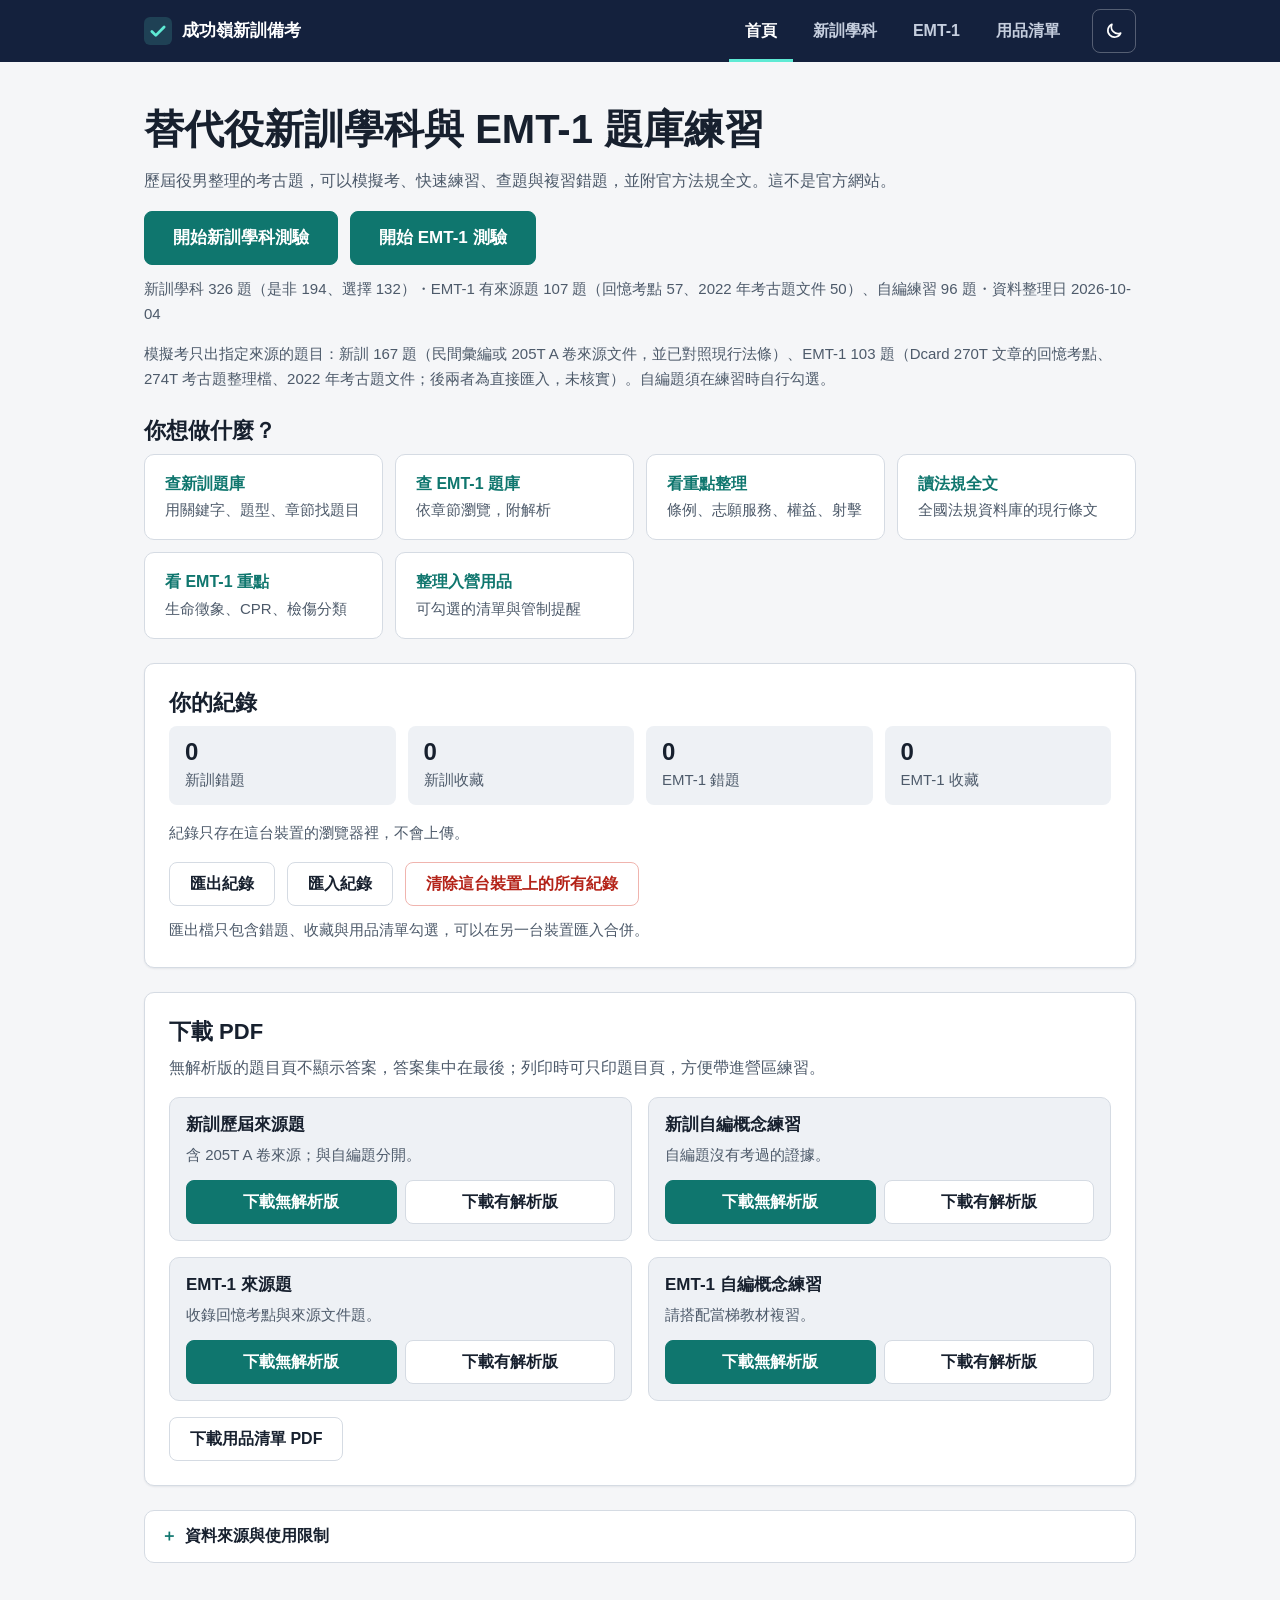
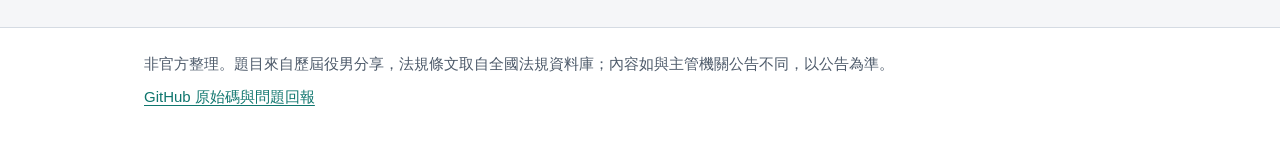
==== commit 93c76421: "Import the 37 questions from the online exam bank that the site was missing The community "替代役線上考試系統" ====
--- a/index.html
+++ b/index.html
@@ -17,7 +17,7 @@
       document.documentElement.dataset.theme = dark ? 'dark' : 'light';
     })();
   </script>
-  <link rel="stylesheet" href="css/style.css?v=20261004h">
+  <link rel="stylesheet" href="css/style.css?v=20261028a">
 </head>
 <body>
   <a class="skip-link" href="#main">跳到主要內容</a>
@@ -62,7 +62,7 @@
   </dialog>
   <div id="toast" class="toast" role="status" aria-live="polite"></div>
 
-  <script src="data/data_bundle.js?v=20261004h"></script>
-  <script src="js/app.js?v=20261004h"></script>
+  <script src="data/data_bundle.js?v=20261028a"></script>
+  <script src="js/app.js?v=20261028a"></script>
 </body>
 </html>
